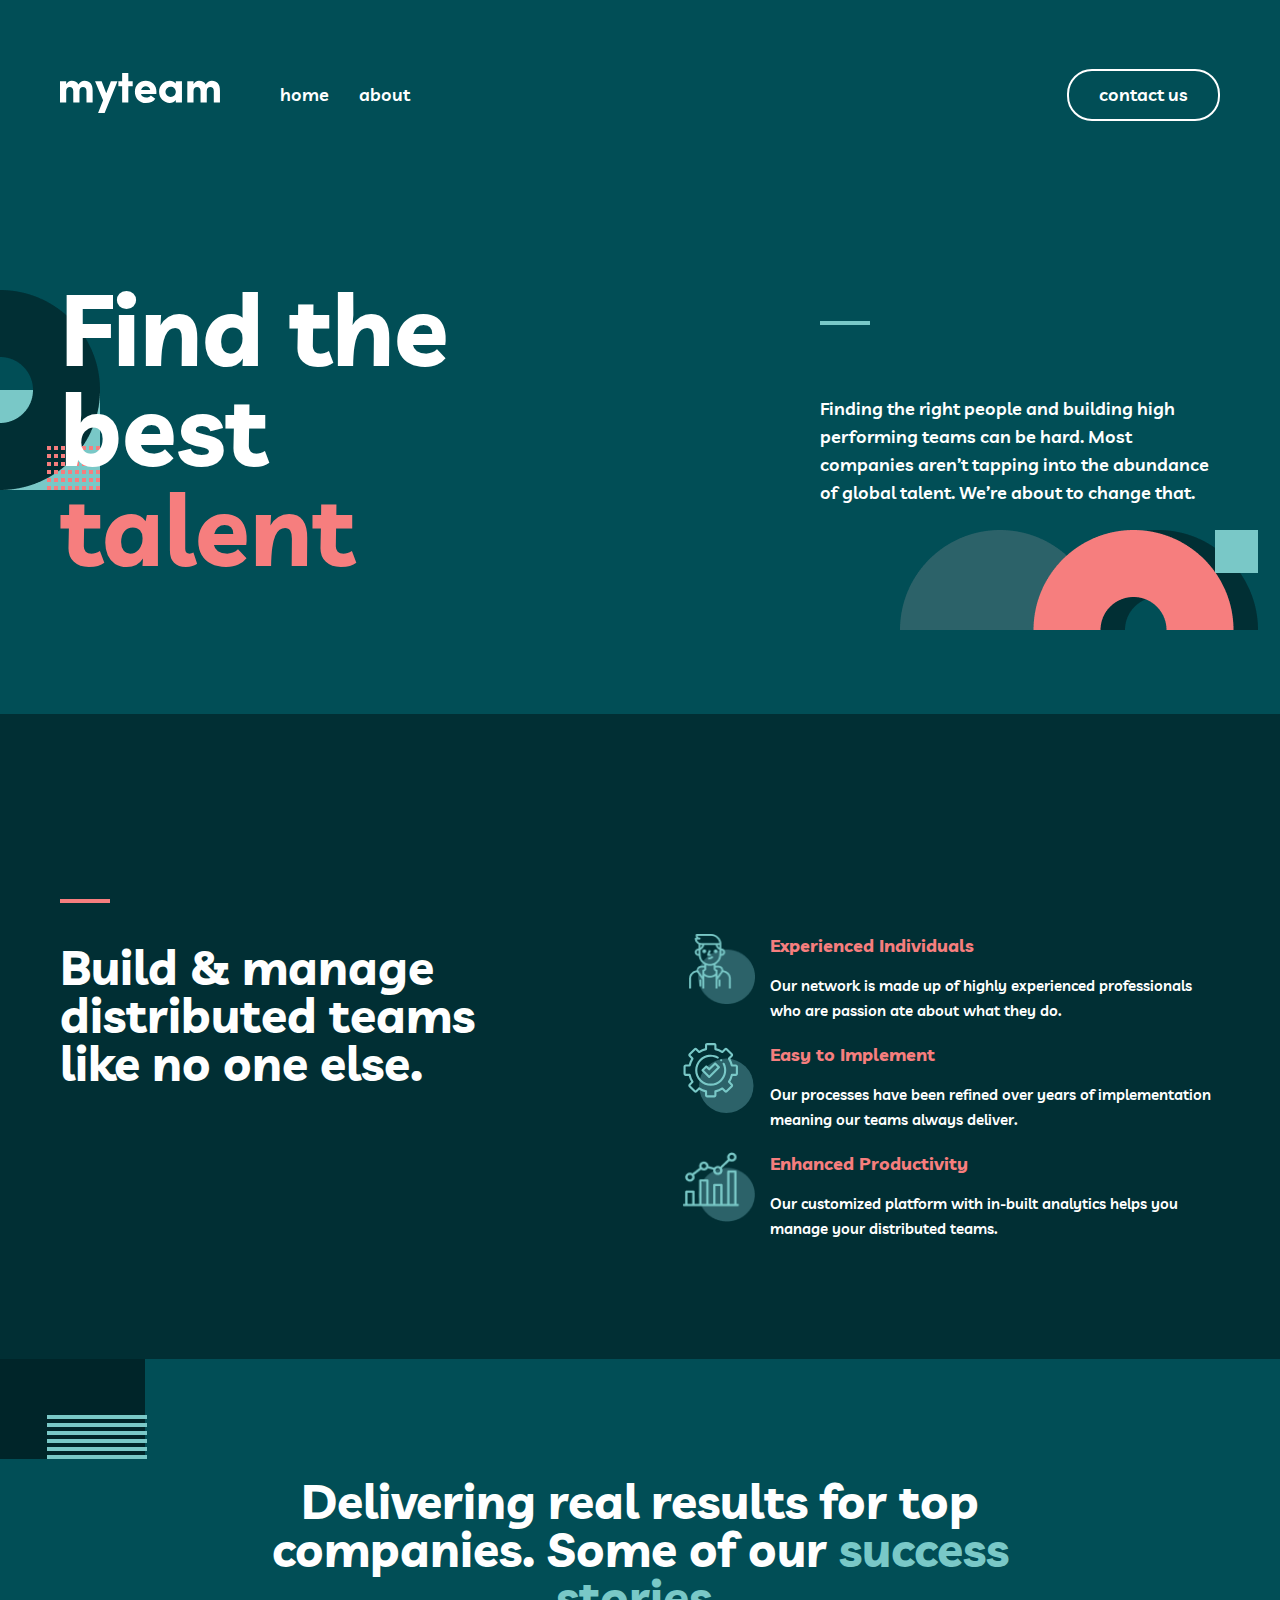
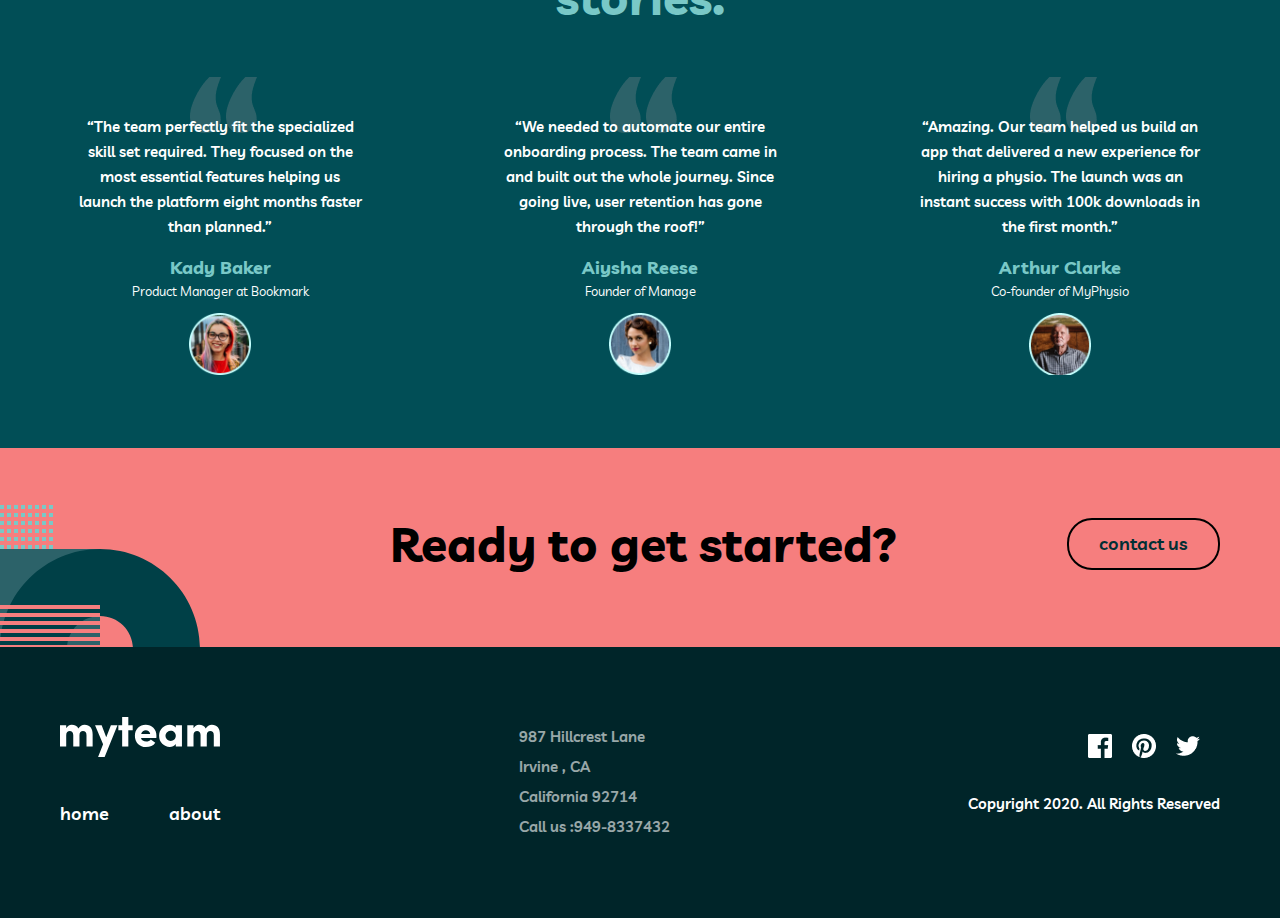
==== index.html @ d0f5bda4 "add some fucking code" ====
<!DOCTYPE html>
<html lang="en">
<head>
  <meta charset="UTF-8">
  <meta http-equiv="X-UA-Compatible" content="IE=edge">
  <meta name="viewport" content="width=device-width, initial-scale=1.0">
  <title>My_site</title>
  <link rel="preconnect" href="https://fonts.googleapis.com">
  <link rel="preconnect" href="https://fonts.gstatic.com" crossorigin>
  <link href="https://fonts.googleapis.com/css2?family=Livvic:wght@300;400;500&family=Open+Sans:wght@300;400;500;600&display=swap" rel="stylesheet">
  <link rel="stylesheet" href="./css/normalize.css">
  <link rel="stylesheet" href="./css/main.css">
</head>
<body>
  <header class="header">
    <div class="container">
      <div class="header-inner">
        <a class="site-logo" href="./index.html"><img src="./img/myteam-logo.svg" alt="site logo"></a>
        <ul class="header-list">
          <li class="header-item"><a class="header-links" href="./index.html ">home</a></li>
          <li class="header-item"><a class="header-links" href="#">about</a></li>
        </ul>
        <a class="header-link" href="#">contact us</a>
      </div>
    </div>
  </header>


  <main>
    <section class="main">
      <div class="container">
        <div class="main-header">
          <div class="title">
            <h1 class="main-heading">Find the best <span class="span">talent</span></h1>
          </div>
          <div class="main-info">
            <span class="line"></span>
            <p>
              Finding the right people and building high performing teams can be hard. Most companies aren’t tapping into the abundance of global talent. We’re about to change that.
            </p>
          </div>
        </div>
      </div>
    </section>


    <section class="content-section">
      <div class="container">
        <div class="content">
          <div class="content-header">
            <span class="content-line"></span>
            <h2>Build & manage distributed teams like no one else.</h2>
          </div>
            <ul class="content-list">
              <li class="content-item">
                <img src="./img/guy.png" alt="guy" width="73" height="70">
                <div class="experience">
                    <p class="param">Experienced Individuals</p>
                    <p class="param2">Our network is made up of highly experienced professionals who are passion ate about what they do.</p>
                </div>
              </li>
              <li class="content-item second">
                <img src="./img/set.svg" alt="set" width="73" height="70">
                <div class="experience">
                  <p class="param">Easy to Implement</p>
                  <p class="param2">Our processes have been refined over years of implementation meaning our teams always deliver.</p>
                </div>
              </li>
              <li class="content-item second">
                <img src="./img/settings.png" alt="setting" width="73" height="70">
                <div class="experience">
                  <p class="param">Enhanced Productivity</p>
                  <p class="param2">Our customized platform with in-built analytics helps you manage your distributed teams.</p>
                </div>
              </li>
            </ul>
        </div>
      </div>
    </section>


    <section class="third">
      <div class="container">
        <div class="transporting">
          <div class="transporting-header">
            <h3>Delivering real results for top companies. Some of our 
              <span class="success">success stories.</span>
            </h3>
          </div>
            <ul class="profession">
              <li>
                <p class="personal-info">
                  “The team perfectly fit the specialized skill set required. They focused on the most essential features helping us launch the platform eight months faster than planned.”
                </p>
                <span>Kady Baker</span>
                <p class="level-job">Product Manager at Bookmark</p>
                <img src="./img/girl1.png" alt="girl" width="62" height="62">
              </li>
              <li>
                <p class="personal-info"> “We needed to automate our entire onboarding process. The team came in and built out the whole journey. Since going live, user retention has gone through the roof!”</p>
                <span>Aiysha Reese</span>
                <p class="level-job">Founder of Manage</p>
                <img src="./img/girl2.png" alt="girl" width="62" height="62">
              </li>
              <li>
                <p class="personal-info">
                  “Amazing. Our team helped us build an app that delivered a new experience for hiring a physio. The launch was an instant success with 100k downloads in the first month.”
                </p>
                <span>Arthur Clarke</span>
                <p class="level-job">Co-founder of MyPhysio</p>
                <img src="./img/man3.png" alt="man" width="62" height="62">
              </li>
            </ul>
        </div>
      </div>
    </section>


    <section class="pink">
      <div class="container">
        <div class="ready ">
          <span>Ready to get started?</span>
          <a class="social-tel" href="#contact">contact us</a>
        </div>
      </div>
    </section>
  </main>


  <footer class="footer">
    <div class="container">
      <div class="footer-header">
        <div class="footer-link">
          <a href="#"><img src="./img/myteam-logo.svg" alt="myteam-logo"></a>
          <ul class="footer-ul">
            <li><a href="./index.html">home</a></li>
            <li><a href="#">about</a></li>
          </ul>
        </div>
        <div class="address">
          <p>987 Hillcrest Lane</p>
          <p>Irvine , CA</p>
          <p>California 92714</p>
          <p>Call us :949-8337432</p>
        </div>
        <div class="social-link">
          <ul>
            <li><a href="https://www.facebook.com/profile.php?id=100080662261927"><img src="./img/face.png" alt="facebook"></a></li>
            <li><a href="https://www.pinterest.com/shaxme2006/"><img src="./img/pinterest.png" alt="pinterest"></a></li>
            <li><a href="https://twitter.com/"><img src="./img/twitter.png" alt="twitter"></a></li>
          </ul>
          <p class="p-end">Copyright 2020. All Rights Reserved</p>
        </div>
      </div>
    </div>
  </footer>
</body>
</html>
---- css/main.css ----
* {
  box-sizing:border-box;
}

body {
  font-family: 'Livvic', sans-serif;
  font-family: 'Open Sans', sans-serif;
  font-style:normal;
  font-weight:normal;
  color: #000;
}

.container {
 max-width:1260px;
 padding: 70px 50px;
 margin:-1px auto;
}
 
.visually-hidden {
 position:absolute;
 width:1px;
 height:1px;
 margin:-1px;
 padding:0;
 overflow:hidden;
 border:0;
 clip: rect(0 0 0 0);
}

.header {
  background-color:#014E56 ;
}

.site-logo:hover{
  opacity: 0.8;
}

.site-logo:active{
  opacity: 0.5;
}

.header-inner{
  display: flex;
  align-items: center;
}

.header-list{
  display: flex;
  list-style-type: none;
  margin: 0;
  padding: 0;
  padding-left: 60px;
}

.header-item {
  margin-right: 30px;
}

.header-item:active {
  opacity: 0.6;
}

.header-links {
  text-decoration: none;
  font-family: 'Livvic';
  font-style: normal;
  font-weight: 600;
  font-size: 18px;
  line-height: 28px;
  color: #fff;
}

.header-links:hover {
  color: palevioletred;
  transition: 0.6s ease;
}

.header-link {
  margin-left: auto;
  text-decoration: none;
  font-family: 'Livvic';
  font-style: normal;
  font-weight: 600;
  font-size: 18px;
  line-height: 28px;
  color: #fff;
  border: 2px solid #fff;
  padding: 10px 30px;
  border-radius: 25px;
  transition: 0.5s ease;
}

.header-link:hover {
  background-color: #fff;
  color: #000;
  border: 2px solid #fff ;
  transition: 0.5s ease;
  transform: scale(1.1);
}

.header-link:active {
 background:transparent;
 transform: scale(0.8);
 transition: 0.1s ease;
}

.main {
  background-color: #014E56;
  background-image: url(../img/circle1.png),url(../img/circleall.png);
  background-position: 0px 100px, 900px 340px;
  background-repeat: no-repeat;
}

.main-header{
  display: flex;
  align-items: center;
  justify-content: space-between;
}

.title {
  max-width: 515px;
}

.title::before {
  display: inline-block;
  content: "";
  max-height: 200px;
  max-width: 200px;
}

.main-heading {
  font-family: 'Livvic';
  font-style: normal;
  font-weight: 700;
  font-size: 100px;
  line-height: 100px;
  color: #fff;
  margin-top: 0;
}
.span {
  color: #F67E7E;
}

.main-info {
  max-width: 400px;
  margin-bottom: 60px;
  position: relative;
 
}
.circle{
  position: absolute;
  bottom: -148px;
}

.line{
  
  display: block;
  max-width: 50px;
  height: 4px;
  background-color: #79C8C7;
 margin-bottom: 70px;
 
}


 .main-info p{
  font-family: 'Livvic';
font-style: normal;
font-weight: 600;
font-size: 18px;
line-height: 28px;
color: #fff;
 }


 .content-section{
  background-color:  #012F34;
  background-image: url(../img/ssss.png);
  background-repeat: no-repeat;
 background-position: 1420px 420px;
 padding-bottom: 50px;

 }


.content{
  display: flex;
  align-items: center;
  justify-content: space-between;
}


 .content-header{
  max-width: 440px;
 }
 .content-header::after{
  background-image: url(../img/ssss.png);
 }

.content-line{
  display: block;
  width: 50px;
height: 4px;
background: #F67E7E;
}


 .content-header h2{
  font-family: 'Livvic';
font-style: normal;
font-weight: 700;
font-size: 48px;
line-height: 48px;
color: #fff;
 }

 .content-list{
  max-width: 554px;
  list-style: none;
  margin: 0;
  padding: 0;
  margin-top: 130px;
  
 }
 .content-item{
  display: flex;
  align-items: center;
  justify-content: space-between;
 }

.param{
font-family: 'Livvic';
font-style: normal;
font-weight: 700;
font-size: 18px;
line-height: 28px;
color: #F67E7E;
margin-bottom:13px;
 }
 .param2{
  font-family: 'Livvic';
  font-style: normal;
  font-weight: 600;
  font-size: 15px;
  line-height: 25px;
  color:#fff;
  margin: 0;
  max-width: 450px;
 }
 .experience{
  margin-left: 15px;

 }

.third{
  background-color: #014E56;
  background-image: url(../img/left.png),url(../img/right.png);
  background-repeat: no-repeat;
  background-position:0px 0, 1320px 530px;
 
  left: 0;
}

.pink{
 height: 200px;
  background-color: #F67E7E;
  background-image:url(../img/pink-left.svg);
  background-repeat: no-repeat;
  background-position: 0px 57px;
}

.ready{
  display: flex;
  align-items: center;
  justify-content: center;
}

.ready span{
font-family: 'Livvic';
font-style: normal;
font-weight: 700;
font-size: 48px;
line-height: 48px;
padding-left: 330px;


}

.social-tel{
  margin-left: auto;
  text-decoration: none;
  transition: 0.5s ease;
  color: #012F34;
  border: 2px solid #000;
  padding: 10px 30px;
  border-radius: 25px;
  font-family: 'Livvic';
  font-style: normal;
  font-weight: 600;
  font-size: 18px;
  line-height: 28px;
}

.social-tel:hover{
background-color: #fff;
color: #000;
border: 2px solid #fff ;
transition: 0.5s ease;
transform: scale(1.1);
}

.social-tel:active{
  background:transparent;
  transform: scale(0.8);
  transition: 0.1s ease;
}

.transporting-header{
  max-width:842px;
  margin: 0 auto;
}

.transporting-header h3{
  font-family: 'Livvic';
font-style: normal;
font-weight: 700;
font-size: 48px;
line-height: 48px;
text-align: center;
color: #FFFFFF;
}

.success{
  color:  #79C8C7;
}

.profession{
  list-style: none;
  margin: 0;
  padding: 0;
  display: flex;
  align-items: center;
  justify-content: space-between;
  margin-top: 36px;
}

.profession li{

  max-width: 320px;
  text-align: center;
  padding: 0 15px;
  background-image: url(../img/quotes.png);
  background-repeat: no-repeat;
  background-position:130px 8px;
  padding-top: 30px;
}
.personal-info{
  font-family: 'Livvic';
font-style: normal;
font-weight: 600;
font-size: 15px;
line-height: 25px;
text-align: center;
color: #FFFFFF;

}
.profession span{
  font-family: 'Livvic';
font-style: normal;
font-weight: 700;
font-size: 18px;
line-height: 28px;
color: #79C8C7;
}

.level-job{
font-family: 'Livvic';
font-size: 13px;
line-height: 18px;
color: #FFFFFF;
margin-top: 0;

}
.footer{
  background-color: #002529;
  position: relative;
}

.footer-header{
  display: flex;
  align-items: center;
  justify-content: space-between;
}

.footer-link a{
  display: block;
  margin-bottom: 20px;
}

.footer-link a:hover{
  opacity: 0.8;
}

.footer-link a:active{
  opacity: 0.6;
}


.footer-ul {
  list-style: none;
  margin: 0;
  padding: 0;
  display: flex;
  align-items: center;
  justify-content: space-between;

}

.footer-ul li a {
  text-decoration: none;
  color: #fff;
  font-family: 'Livvic';
font-style: normal;
font-weight: 600;
font-size: 18px;
line-height: 28px;
display: block;
padding-top: 20px;
}

.address {
color: #fff;
font-family: 'Livvic';
font-style: normal;
font-weight: 600;
font-size: 15px;
line-height: 30px;
opacity: 0.6;
}

.address p {
  margin: 0;
}

.social-link ul{
  list-style: none;
  margin: 0;
  padding: 0;
  display: flex;
  align-items: center;
  justify-content: center;
  margin-left: 100px;
  margin-bottom: 30px;
}

.social-link ul li:hover{
  opacity: 0.8;
}

.social-link ul li:active{
  opacity: 0.6;
}

.social-link ul li {
  padding: 0 10px;
}

.p-end {
font-family: 'Livvic';
font-style: normal;
font-weight: 600;
font-size: 15px;
line-height: 25px;
color: #fff;
}



@media only screen and (max-width:1000px){


.main{
  background-position:-112px 100px,240px 463px;
  right: 0 auto;
}

.title h1{
  text-align: center;
  font-size: 90px;
  margin-bottom: 0px;
}
  .main-header{
    display: flex;
    flex-direction: column;
    align-items: center;
  }
.main-info{
max-width: 500px;
}

 .line{
  display:none;
 }
 .main-info p{
  max-width:auto;
  text-align: center;
  margin-top: 20px;
 }

.content-section{
  background-position: 896px 0px;
  right: 0;
}

.third{
  background-position:0 0, 800px 1444px;
}



 .content{
  display: flex;
  flex-direction: column;
  align-items: center;
 }
 .content-header{
  max-width: 575px;
 }
 .content-list{
  margin-top: 0px;
 }
.content-item{
 margin-bottom: 30px;
}
.transporting{
  display: flex;
  flex-direction: column;
  align-items: center;
}

.profession{
  display: flex;
  flex-direction: column;
  align-items: center; 

}
.personal-info{
  font-size: 25px;
  line-height: 35px;
}
.profession span{
  font-size: 20px;
}
.level-job{
  font-size: 16px;
}

.profession li{
  max-width: 563px;
  background-position: 231px 0px;
  margin-bottom: 40px;
}

.pink{
  background-position: 0px 85px;
}
.ready span{
  font-size: 35px;
 padding-left: 200px;
}

}

@media only screen and (max-width: 900px){
  .content-section{
    background-position: 800px 0px;
  }
  .third{
    background-position: 0 0, 700px 1390px;
  }
  .personal-info{
    font-size: 23px;
    line-height: 32px;
  }
  .profession span{
    font-size: 19px;
  }
  .level-job{
    font-size: 15px;
  }
.transporting-header h3{
  font-size: 46px;
}


}


@media only screen and (max-width: 800px){
  .content-section{
    background-position: 700px 0px;
  }
  .third{
    background-position: 0 0, 600px 1440px;
  }
.ready span{
  padding-left: 130px;
}


}
  

@media only screen and (max-width: 700px){


.title h1{
  font-size:80px;
}
.main{
  background-position: -112px 100px, 168px 463px;
}

  .content-section{
    background-position: 600px 0px;
  }
.content-header h2{
  font-size: 32px;
  max-width: 400px;
}
.content-list{
  margin-left: 40px;
}

  .third{
    background-position: 0 0, 500px 1438px;
  }
  .ready span{
    padding-left: 40px;
  }
.social-net ul{
  position: absolute;
  left: -50px;
  bottom:0px;
}
.address{
  position: absolute;
  right: 0;
  text-align: right;

}

.final{
  position: absolute;
  right: 0;
  bottom: 0;
}

}





@media only screen and (max-width: 600px){ 
  .main{
    background-position: -112px 100px, 100px 463px;
  }
.third{
  background-position: 0 0, 400px 1438px;
}


}
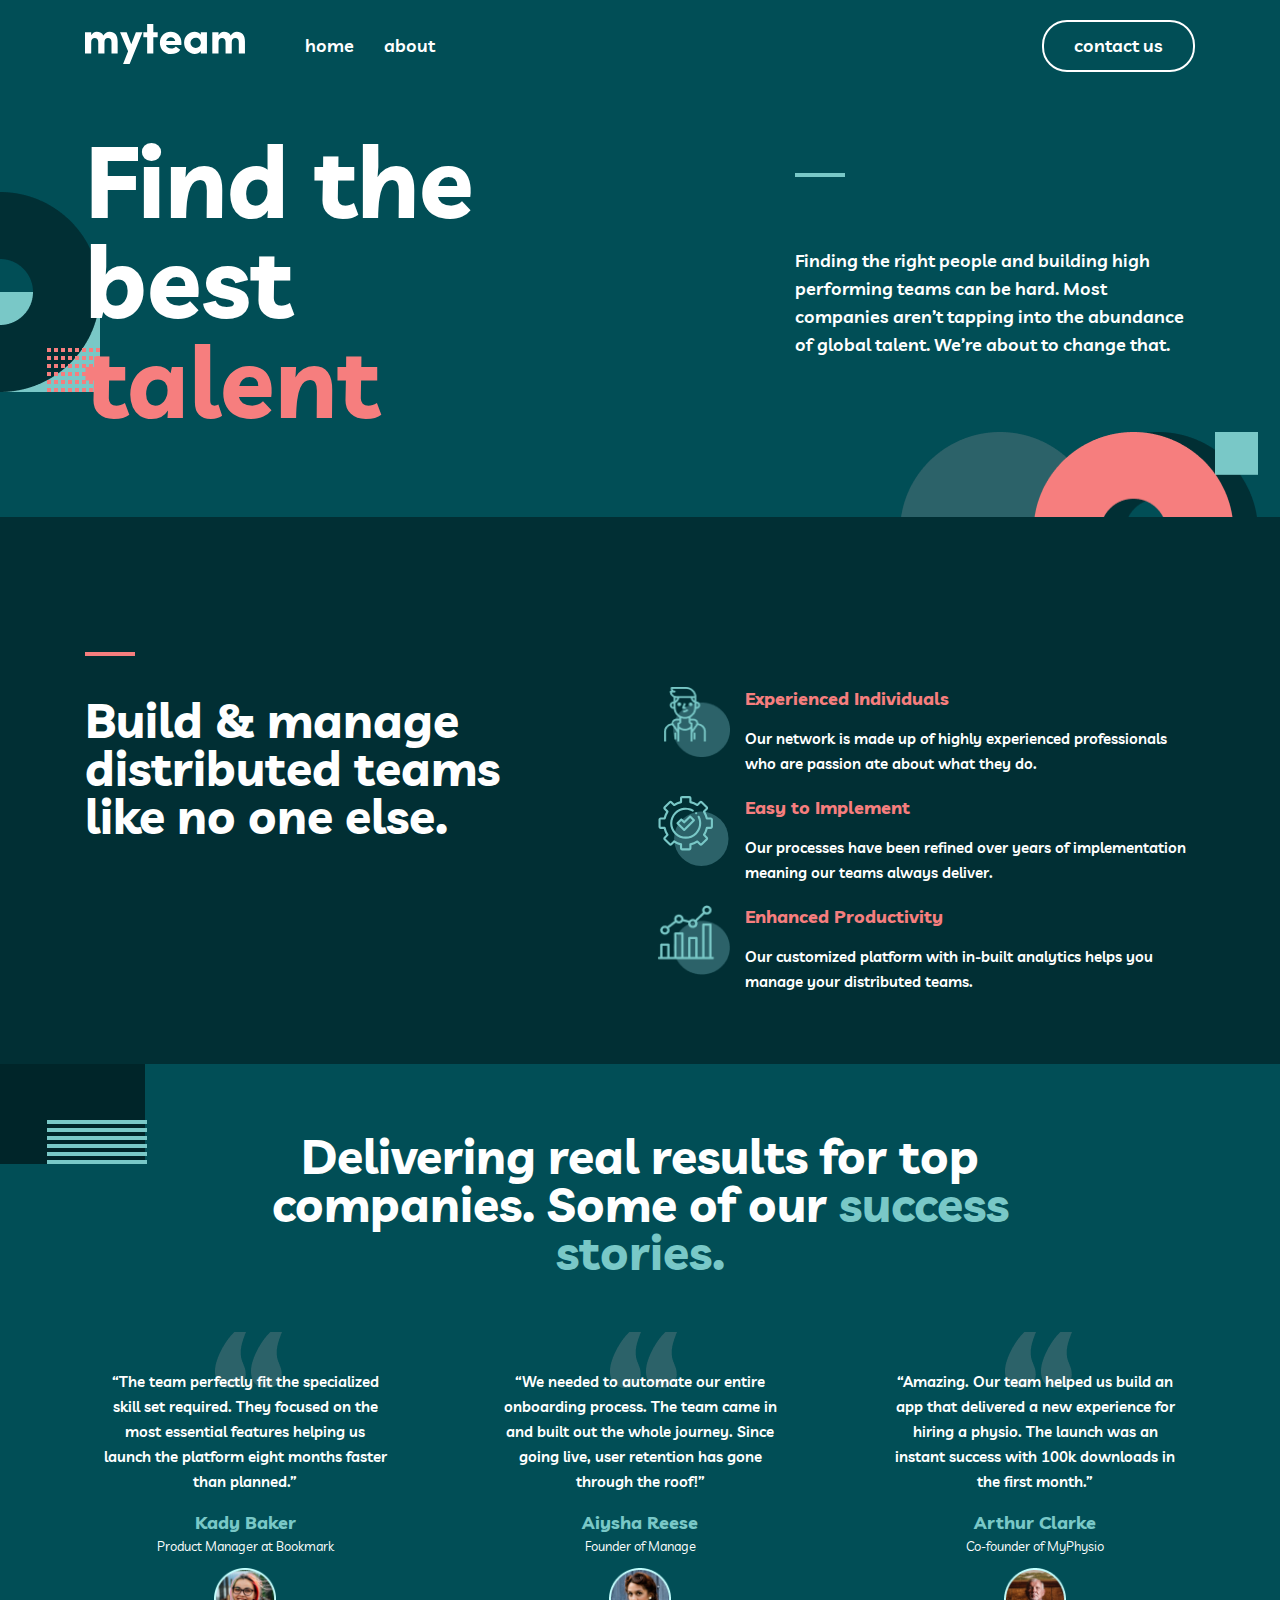
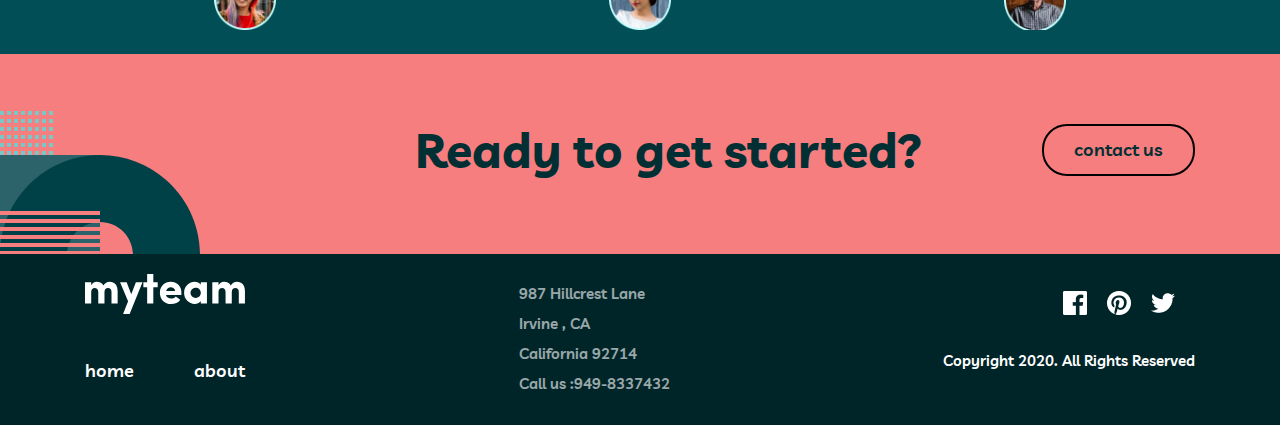
==== commit ba8c3381: "add fucking code" ====
--- a/index.html
+++ b/index.html
@@ -14,14 +14,14 @@
 <body>
   <header class="header">
     <div class="container">
-      <div class="header-inner">
+      <nav class="header-inner">
         <a class="site-logo" href="./index.html"><img src="./img/myteam-logo.svg" alt="site logo"></a>
         <ul class="header-list">
           <li class="header-item"><a class="header-links" href="./index.html ">home</a></li>
           <li class="header-item"><a class="header-links" href="#">about</a></li>
         </ul>
-        <a class="header-link" href="#">contact us</a>
-      </div>
+        <a class="header-link" href="./contact.html">contact us</a>
+      </nav>
     </div>
   </header>
 
@@ -43,6 +43,7 @@
       </div>
     </section>
 
+<!-- section content  -->
 
     <section class="content-section">
       <div class="container">
@@ -78,6 +79,7 @@
       </div>
     </section>
 
+<!-- section stories  -->
 
     <section class="third">
       <div class="container">
@@ -120,7 +122,7 @@
       <div class="container">
         <div class="ready ">
           <span>Ready to get started?</span>
-          <a class="social-tel" href="#contact">contact us</a>
+          <a class="social-tel" href="./contact.html">contact us</a>
         </div>
       </div>
     </section>
@@ -137,12 +139,12 @@
             <li><a href="#">about</a></li>
           </ul>
         </div>
-        <div class="address">
+        <address class="address">
           <p>987 Hillcrest Lane</p>
           <p>Irvine , CA</p>
           <p>California 92714</p>
           <p>Call us :949-8337432</p>
-        </div>
+        </address>
         <div class="social-link">
           <ul>
             <li><a href="https://www.facebook.com/profile.php?id=100080662261927"><img src="./img/face.png" alt="facebook"></a></li>
--- a/css/main.css
+++ b/css/main.css
@@ -11,20 +11,20 @@
 }
 
 .container {
- max-width:1260px;
- padding: 70px 50px;
- margin:-1px auto;
+  max-width:1150px;
+  padding: 20px 20px;
+  margin: 0px auto;
 }
  
 .visually-hidden {
- position:absolute;
- width:1px;
- height:1px;
- margin:-1px;
- padding:0;
- overflow:hidden;
- border:0;
- clip: rect(0 0 0 0);
+  position:absolute;
+  width:1px;
+  height:1px;
+  margin:-1px;
+  padding:0;
+  overflow:hidden;
+  border:0;
+  clip: rect(0 0 0 0);
 }
 
 .header {
@@ -163,7 +163,7 @@
 }
 
 
- .main-info p{
+.main-info p{
   font-family: 'Livvic';
 font-style: normal;
 font-weight: 600;
@@ -173,14 +173,14 @@
  }
 
 
- .content-section{
+.content-section {
   background-color:  #012F34;
   background-image: url(../img/ssss.png);
   background-repeat: no-repeat;
  background-position: 1420px 420px;
  padding-bottom: 50px;
 
- }
+}
 
 
 .content{
@@ -190,29 +190,29 @@
 }
 
 
- .content-header{
+.content-header{
   max-width: 440px;
- }
- .content-header::after{
+}
+
+.content-header::after{
   background-image: url(../img/ssss.png);
- }
+}
 
 .content-line{
   display: block;
   width: 50px;
-height: 4px;
-background: #F67E7E;
-}
-
-
- .content-header h2{
+  height: 4px;
+  background: #F67E7E;
+}
+
+.content-header h2{
   font-family: 'Livvic';
 font-style: normal;
 font-weight: 700;
 font-size: 48px;
 line-height: 48px;
 color: #fff;
- }
+}
 
  .content-list{
   max-width: 554px;
@@ -229,14 +229,14 @@
  }
 
 .param{
-font-family: 'Livvic';
-font-style: normal;
-font-weight: 700;
-font-size: 18px;
-line-height: 28px;
-color: #F67E7E;
-margin-bottom:13px;
- }
+  font-family: 'Livvic';
+  font-style: normal;
+  font-weight: 700;
+  font-size: 18px;
+  line-height: 28px;
+  color: #F67E7E;
+  margin-bottom:13px;
+}
  .param2{
   font-family: 'Livvic';
   font-style: normal;
@@ -246,18 +246,17 @@
   color:#fff;
   margin: 0;
   max-width: 450px;
- }
+}
  .experience{
   margin-left: 15px;
 
- }
+}
 
 .third{
   background-color: #014E56;
   background-image: url(../img/left.png),url(../img/right.png);
   background-repeat: no-repeat;
   background-position:0px 0, 1320px 530px;
- 
   left: 0;
 }
 
@@ -282,6 +281,8 @@
 font-size: 48px;
 line-height: 48px;
 padding-left: 330px;
+padding-top: 50px;
+color: #012F34;
 
 
 }
@@ -293,6 +294,7 @@
   color: #012F34;
   border: 2px solid #000;
   padding: 10px 30px;
+  margin-top: 50px;
   border-radius: 25px;
   font-family: 'Livvic';
   font-style: normal;
@@ -302,9 +304,9 @@
 }
 
 .social-tel:hover{
-background-color: #fff;
-color: #000;
-border: 2px solid #fff ;
+background-color: #012F34;
+color: #fff;
+border: 2px solid #012F34 ;
 transition: 0.5s ease;
 transform: scale(1.1);
 }
@@ -472,203 +474,4 @@
 font-size: 15px;
 line-height: 25px;
 color: #fff;
-}
-
-
-
-@media only screen and (max-width:1000px){
-
-
-.main{
-  background-position:-112px 100px,240px 463px;
-  right: 0 auto;
-}
-
-.title h1{
-  text-align: center;
-  font-size: 90px;
-  margin-bottom: 0px;
-}
-  .main-header{
-    display: flex;
-    flex-direction: column;
-    align-items: center;
-  }
-.main-info{
-max-width: 500px;
-}
-
- .line{
-  display:none;
- }
- .main-info p{
-  max-width:auto;
-  text-align: center;
-  margin-top: 20px;
- }
-
-.content-section{
-  background-position: 896px 0px;
-  right: 0;
-}
-
-.third{
-  background-position:0 0, 800px 1444px;
-}
-
-
-
- .content{
-  display: flex;
-  flex-direction: column;
-  align-items: center;
- }
- .content-header{
-  max-width: 575px;
- }
- .content-list{
-  margin-top: 0px;
- }
-.content-item{
- margin-bottom: 30px;
-}
-.transporting{
-  display: flex;
-  flex-direction: column;
-  align-items: center;
-}
-
-.profession{
-  display: flex;
-  flex-direction: column;
-  align-items: center; 
-
-}
-.personal-info{
-  font-size: 25px;
-  line-height: 35px;
-}
-.profession span{
-  font-size: 20px;
-}
-.level-job{
-  font-size: 16px;
-}
-
-.profession li{
-  max-width: 563px;
-  background-position: 231px 0px;
-  margin-bottom: 40px;
-}
-
-.pink{
-  background-position: 0px 85px;
-}
-.ready span{
-  font-size: 35px;
- padding-left: 200px;
-}
-
-}
-
-@media only screen and (max-width: 900px){
-  .content-section{
-    background-position: 800px 0px;
-  }
-  .third{
-    background-position: 0 0, 700px 1390px;
-  }
-  .personal-info{
-    font-size: 23px;
-    line-height: 32px;
-  }
-  .profession span{
-    font-size: 19px;
-  }
-  .level-job{
-    font-size: 15px;
-  }
-.transporting-header h3{
-  font-size: 46px;
-}
-
-
-}
-
-
-@media only screen and (max-width: 800px){
-  .content-section{
-    background-position: 700px 0px;
-  }
-  .third{
-    background-position: 0 0, 600px 1440px;
-  }
-.ready span{
-  padding-left: 130px;
-}
-
-
-}
-  
-
-@media only screen and (max-width: 700px){
-
-
-.title h1{
-  font-size:80px;
-}
-.main{
-  background-position: -112px 100px, 168px 463px;
-}
-
-  .content-section{
-    background-position: 600px 0px;
-  }
-.content-header h2{
-  font-size: 32px;
-  max-width: 400px;
-}
-.content-list{
-  margin-left: 40px;
-}
-
-  .third{
-    background-position: 0 0, 500px 1438px;
-  }
-  .ready span{
-    padding-left: 40px;
-  }
-.social-net ul{
-  position: absolute;
-  left: -50px;
-  bottom:0px;
-}
-.address{
-  position: absolute;
-  right: 0;
-  text-align: right;
-
-}
-
-.final{
-  position: absolute;
-  right: 0;
-  bottom: 0;
-}
-
-}
-
-
-
-
-
-@media only screen and (max-width: 600px){ 
-  .main{
-    background-position: -112px 100px, 100px 463px;
-  }
-.third{
-  background-position: 0 0, 400px 1438px;
-}
-
-
 }